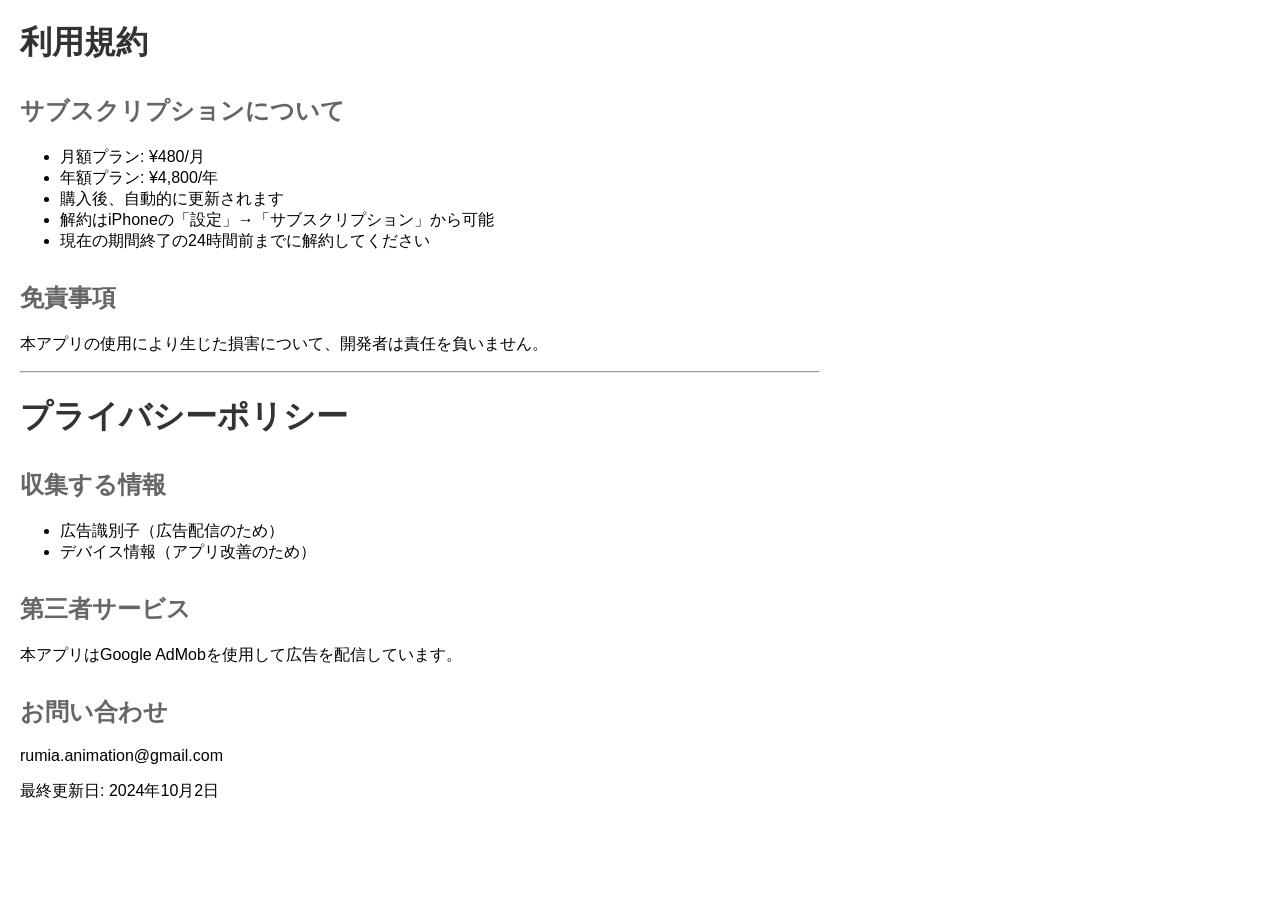
==== terms.html @ 209431cf "Update terms.html" ====
<!DOCTYPE html>
<html lang="ja">
<head>
    <meta charset="UTF-8">
    <title>ルミア赤ちゃん睡眠 - 利用規約・プライバシーポリシー</title>
    <style>
        body { font-family: sans-serif; margin: 20px; max-width: 800px; }
        h1 { color: #333; }
        h2 { color: #666; margin-top: 30px; }
    </style>
</head>
<body>
    <h1>利用規約</h1>
    
    <h2>サブスクリプションについて</h2>
    <ul>
        <li>月額プラン: ¥480/月</li>
        <li>年額プラン: ¥4,800/年</li>
        <li>購入後、自動的に更新されます</li>
        <li>解約はiPhoneの「設定」→「サブスクリプション」から可能</li>
        <li>現在の期間終了の24時間前までに解約してください</li>
    </ul>
    
    <h2>免責事項</h2>
    <p>本アプリの使用により生じた損害について、開発者は責任を負いません。</p>
    
    <hr>
    
    <h1>プライバシーポリシー</h1>
    
    <h2>収集する情報</h2>
    <ul>
        <li>広告識別子（広告配信のため）</li>
        <li>デバイス情報（アプリ改善のため）</li>
    </ul>
    
    <h2>第三者サービス</h2>
    <p>本アプリはGoogle AdMobを使用して広告を配信しています。</p>
    
    <h2>お問い合わせ</h2>
    <p>rumia.animation@gmail.com</p>
    
    <p>最終更新日: 2024年10月2日</p>
</body>
</html>
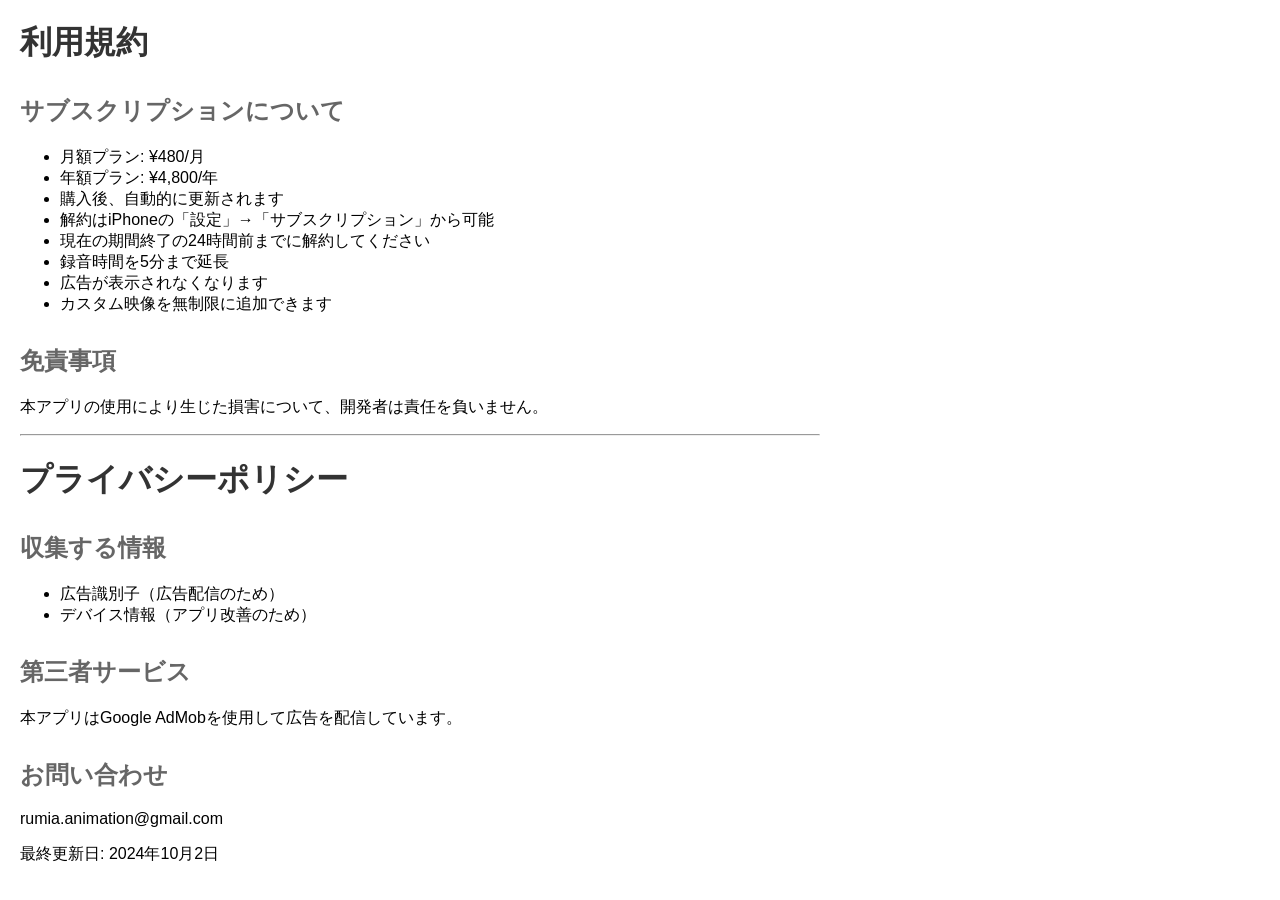
==== commit d68b1b38: "Update terms.html" ====
--- a/terms.html
+++ b/terms.html
@@ -19,6 +19,9 @@
         <li>購入後、自動的に更新されます</li>
         <li>解約はiPhoneの「設定」→「サブスクリプション」から可能</li>
         <li>現在の期間終了の24時間前までに解約してください</li>
+        <li>録音時間を5分まで延長</li>
+        <li>広告が表示されなくなります</li>
+        <li>カスタム映像を無制限に追加できます</li>
     </ul>
     
     <h2>免責事項</h2>
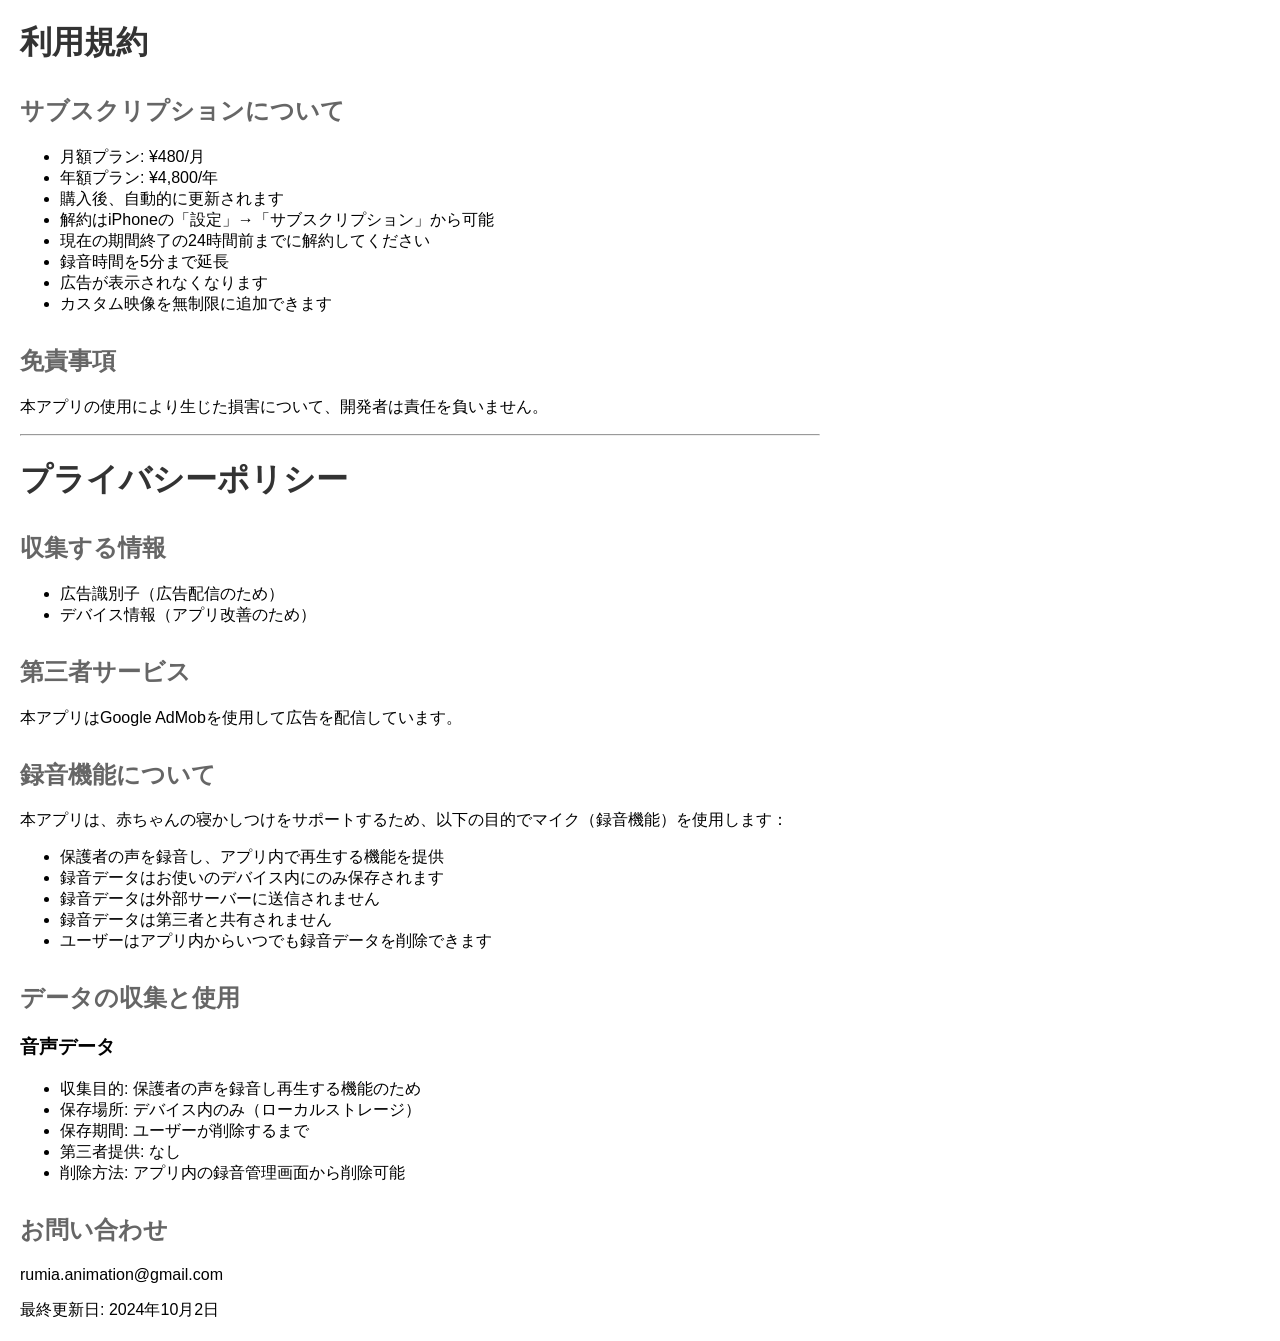
==== commit f0d4f7f5: "Update terms.html" ====
--- a/terms.html
+++ b/terms.html
@@ -39,6 +39,26 @@
     
     <h2>第三者サービス</h2>
     <p>本アプリはGoogle AdMobを使用して広告を配信しています。</p>
+
+    <h2>録音機能について</h2>
+<p>本アプリは、赤ちゃんの寝かしつけをサポートするため、以下の目的でマイク（録音機能）を使用します：</p>
+<ul>
+  <li>保護者の声を録音し、アプリ内で再生する機能を提供</li>
+  <li>録音データはお使いのデバイス内にのみ保存されます</li>
+  <li>録音データは外部サーバーに送信されません</li>
+  <li>録音データは第三者と共有されません</li>
+  <li>ユーザーはアプリ内からいつでも録音データを削除できます</li>
+</ul>
+
+<h2>データの収集と使用</h2>
+<h3>音声データ</h3>
+<ul>
+  <li>収集目的: 保護者の声を録音し再生する機能のため</li>
+  <li>保存場所: デバイス内のみ（ローカルストレージ）</li>
+  <li>保存期間: ユーザーが削除するまで</li>
+  <li>第三者提供: なし</li>
+  <li>削除方法: アプリ内の録音管理画面から削除可能</li>
+</ul>
     
     <h2>お問い合わせ</h2>
     <p>rumia.animation@gmail.com</p>
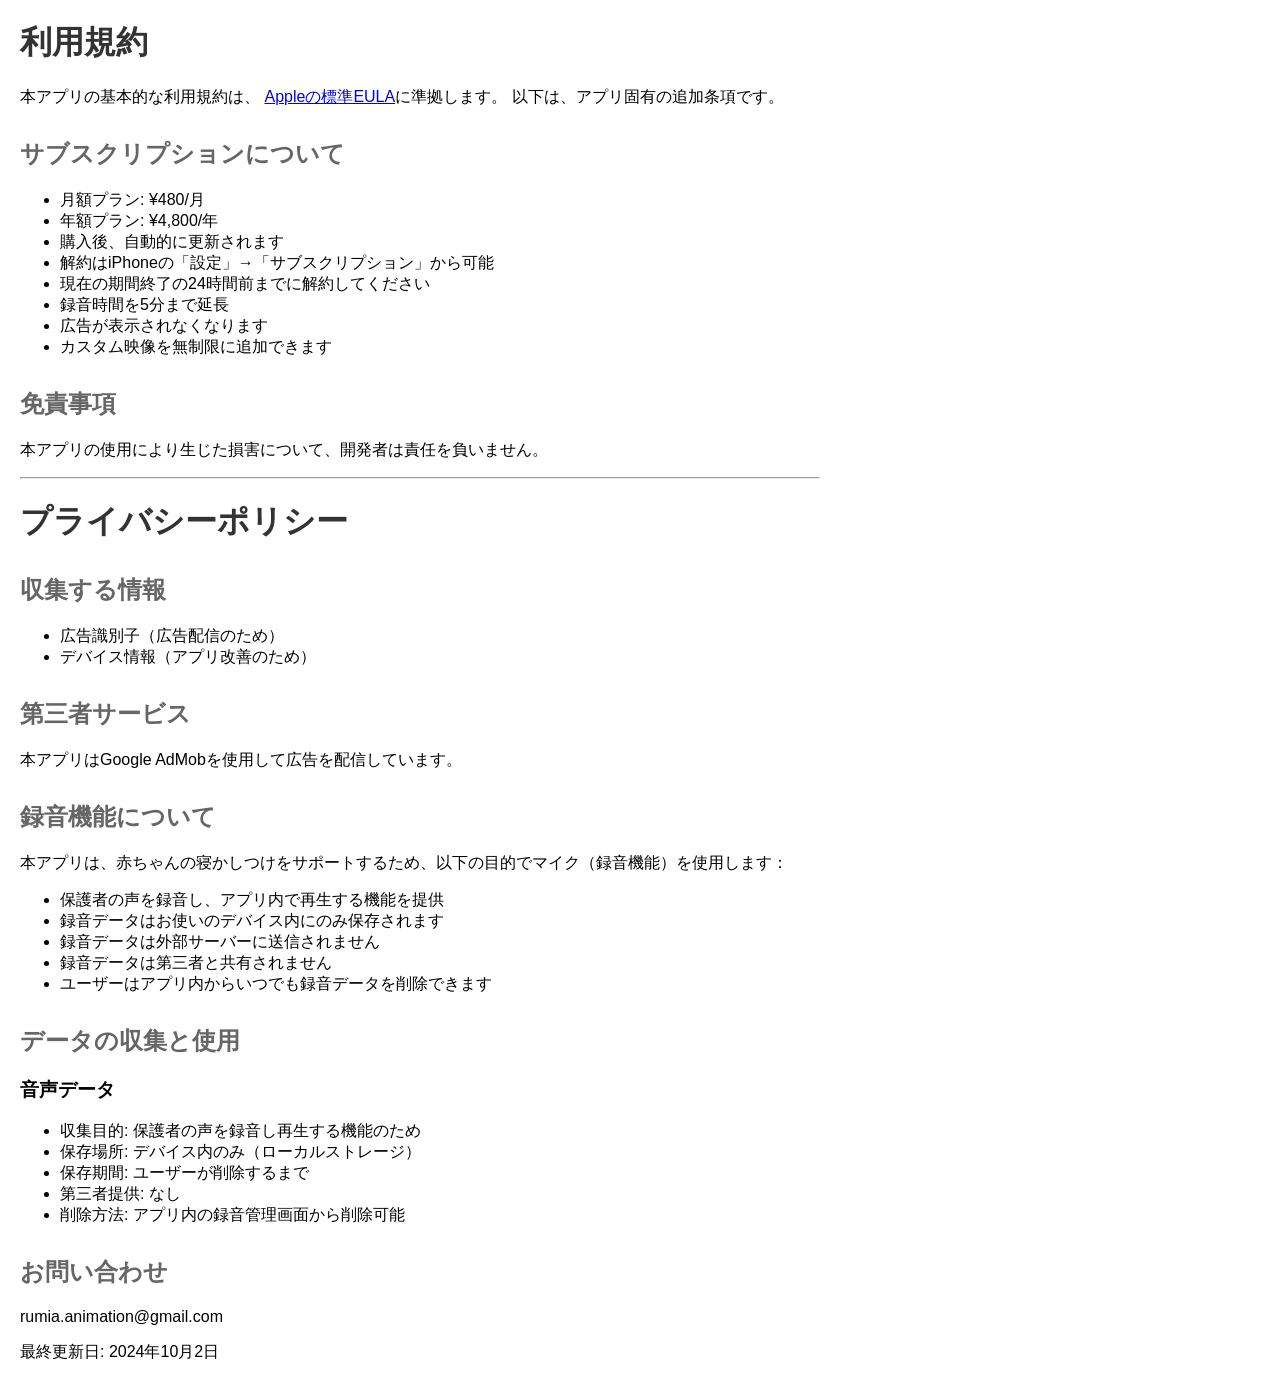
==== commit 378434ff: "Update terms.html" ====
--- a/terms.html
+++ b/terms.html
@@ -11,7 +11,10 @@
 </head>
 <body>
     <h1>利用規約</h1>
-    
+    <p>本アプリの基本的な利用規約は、
+<a href="https://www.apple.com/legal/internet-services/itunes/dev/stdeula/">
+Appleの標準EULA</a>に準拠します。
+以下は、アプリ固有の追加条項です。</p>
     <h2>サブスクリプションについて</h2>
     <ul>
         <li>月額プラン: ¥480/月</li>
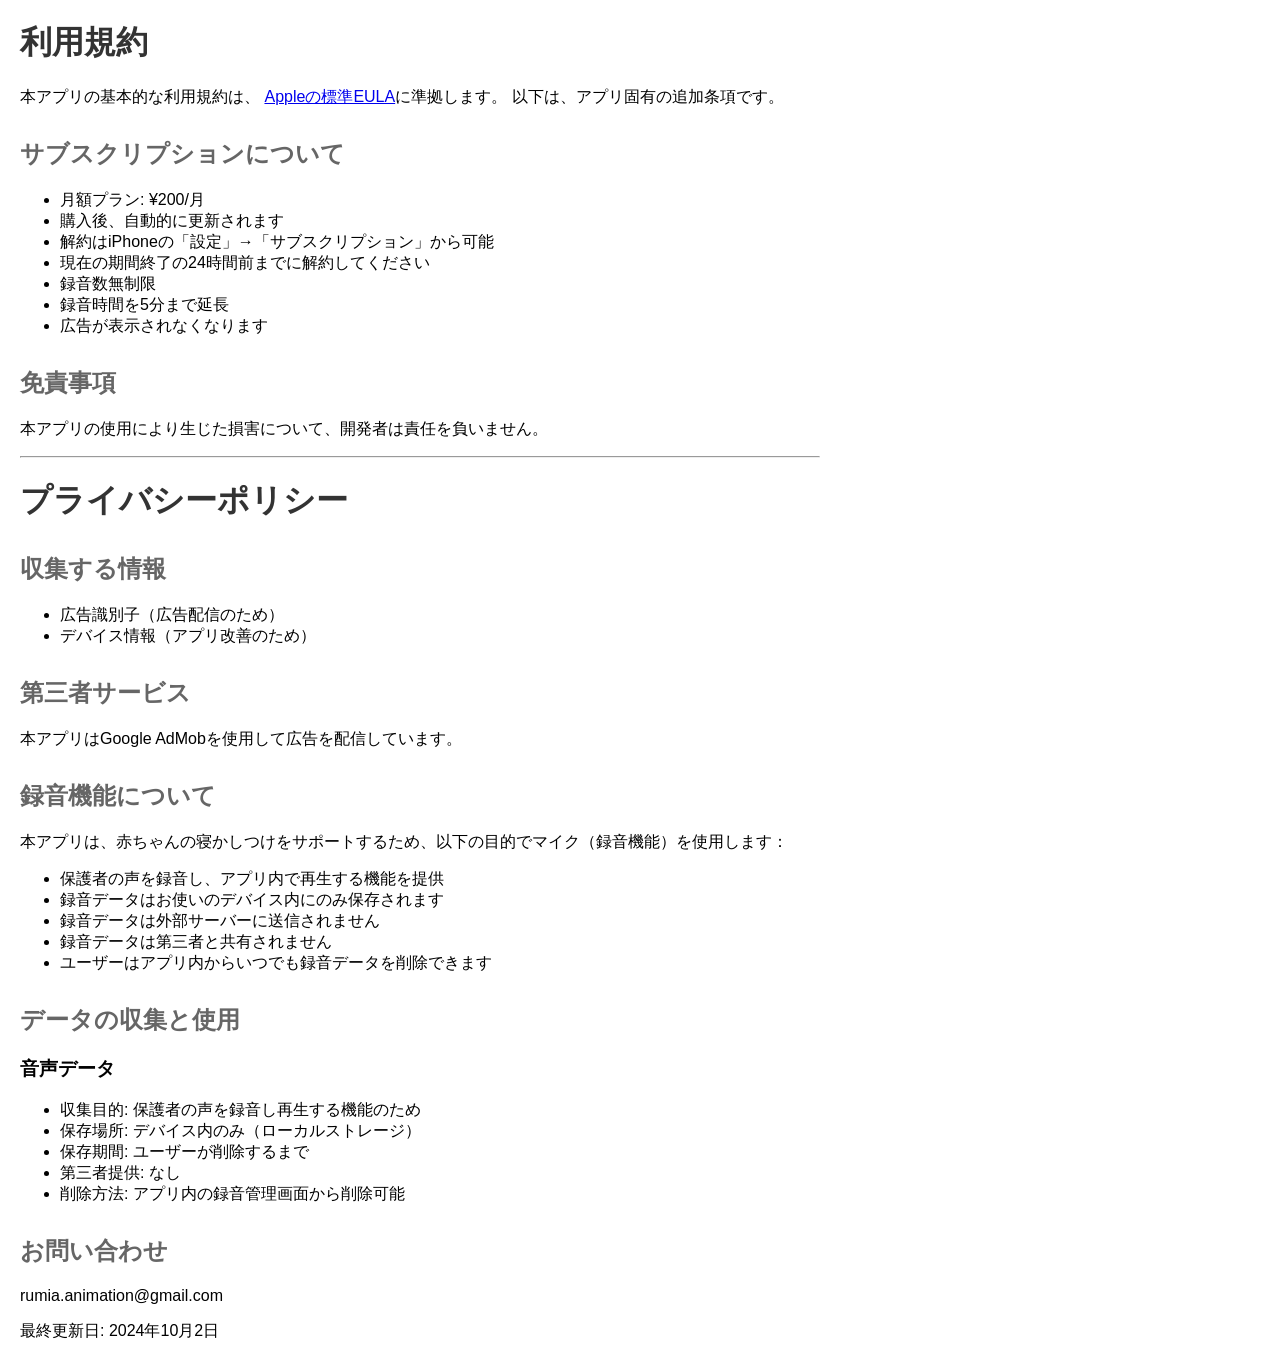
==== commit 5070a11a: "Update terms.html" ====
--- a/terms.html
+++ b/terms.html
@@ -2,7 +2,7 @@
 <html lang="ja">
 <head>
     <meta charset="UTF-8">
-    <title>ルミア赤ちゃん睡眠 - 利用規約・プライバシーポリシー</title>
+    <title>ルミアベビースリープ - 利用規約・プライバシーポリシー</title>
     <style>
         body { font-family: sans-serif; margin: 20px; max-width: 800px; }
         h1 { color: #333; }
@@ -17,14 +17,13 @@
 以下は、アプリ固有の追加条項です。</p>
     <h2>サブスクリプションについて</h2>
     <ul>
-        <li>月額プラン: ¥480/月</li>
-        <li>年額プラン: ¥4,800/年</li>
+        <li>月額プラン: ¥200/月</li>
         <li>購入後、自動的に更新されます</li>
         <li>解約はiPhoneの「設定」→「サブスクリプション」から可能</li>
         <li>現在の期間終了の24時間前までに解約してください</li>
+        <li>録音数無制限</li>
         <li>録音時間を5分まで延長</li>
         <li>広告が表示されなくなります</li>
-        <li>カスタム映像を無制限に追加できます</li>
     </ul>
     
     <h2>免責事項</h2>
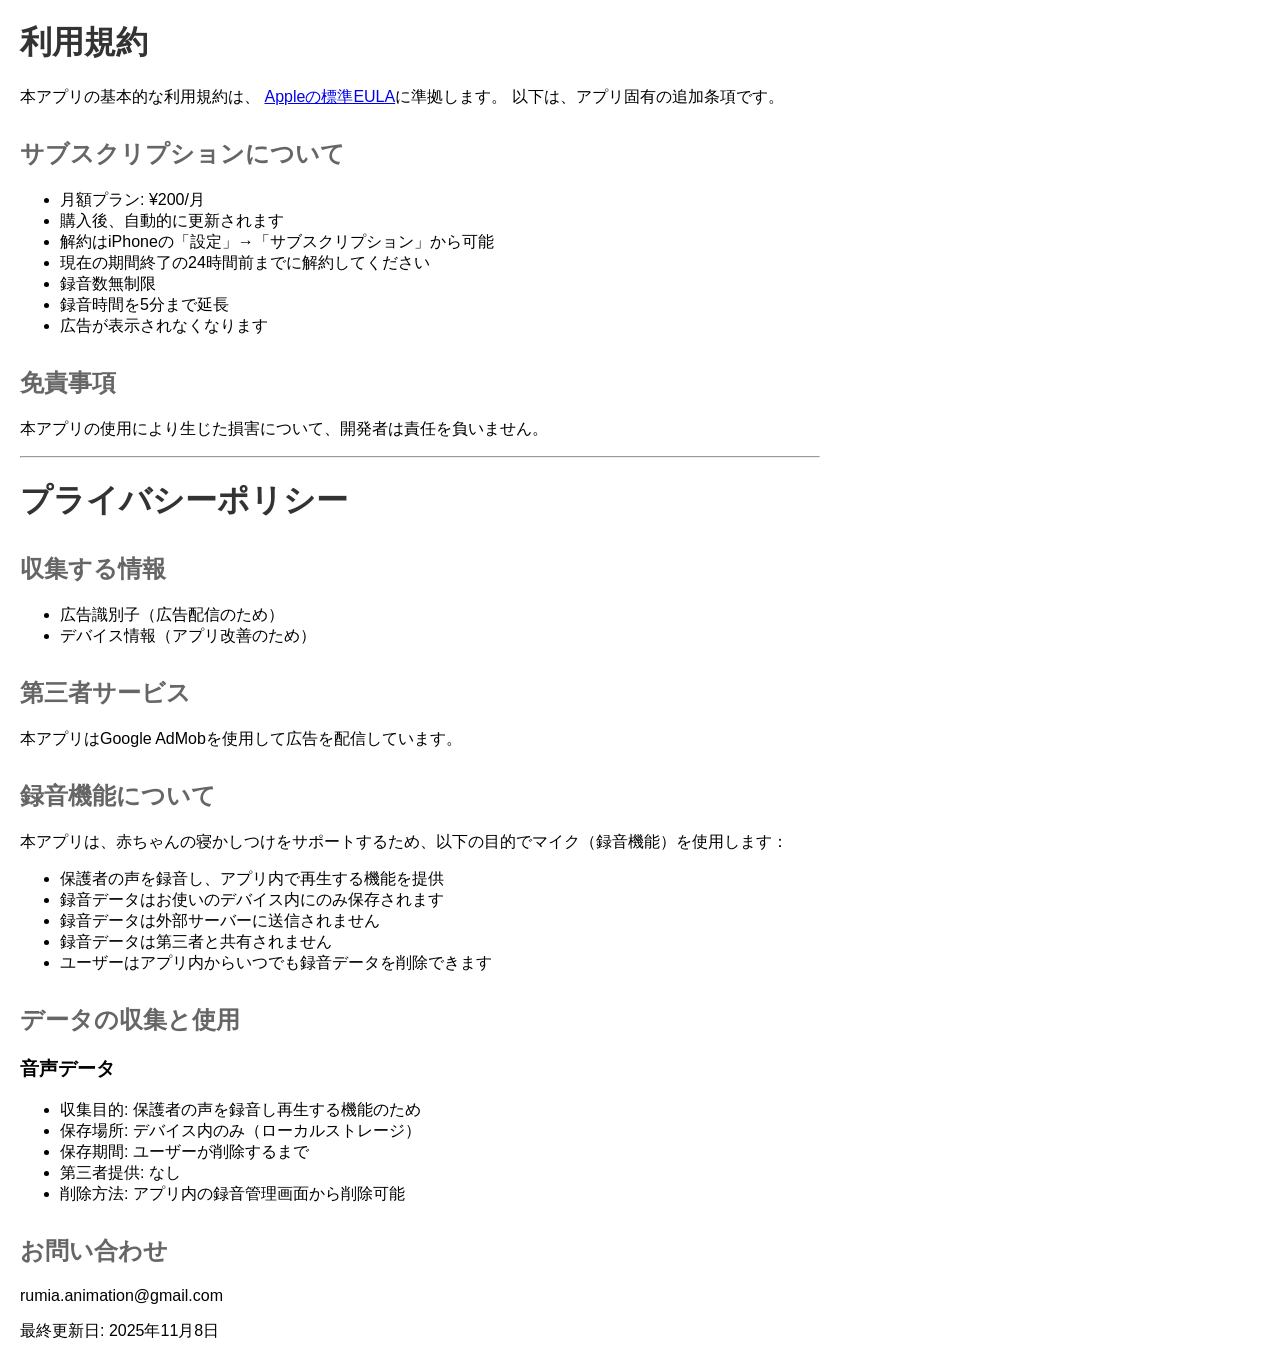
==== commit a2b800e3: "Update terms.html" ====
--- a/terms.html
+++ b/terms.html
@@ -65,6 +65,6 @@
     <h2>お問い合わせ</h2>
     <p>rumia.animation@gmail.com</p>
     
-    <p>最終更新日: 2024年10月2日</p>
+    <p>最終更新日: 2025年11月8日</p>
 </body>
 </html>
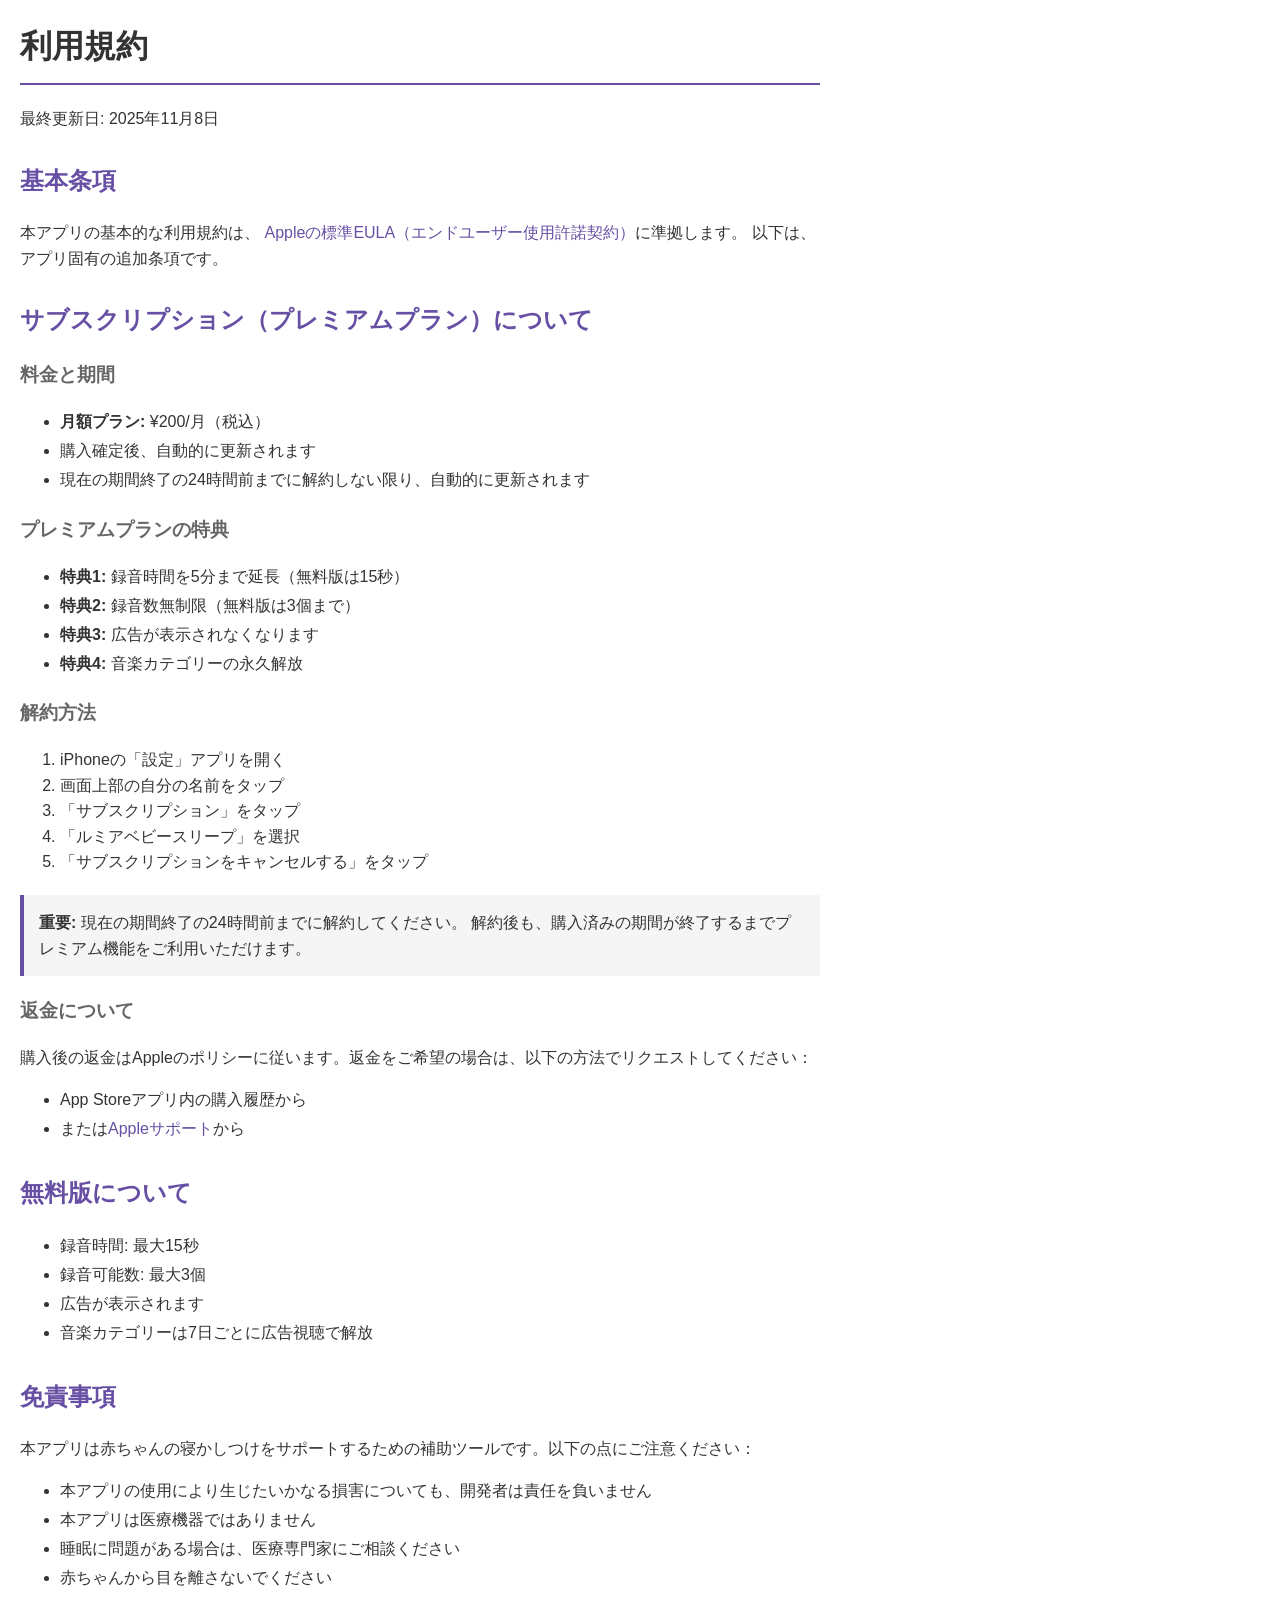
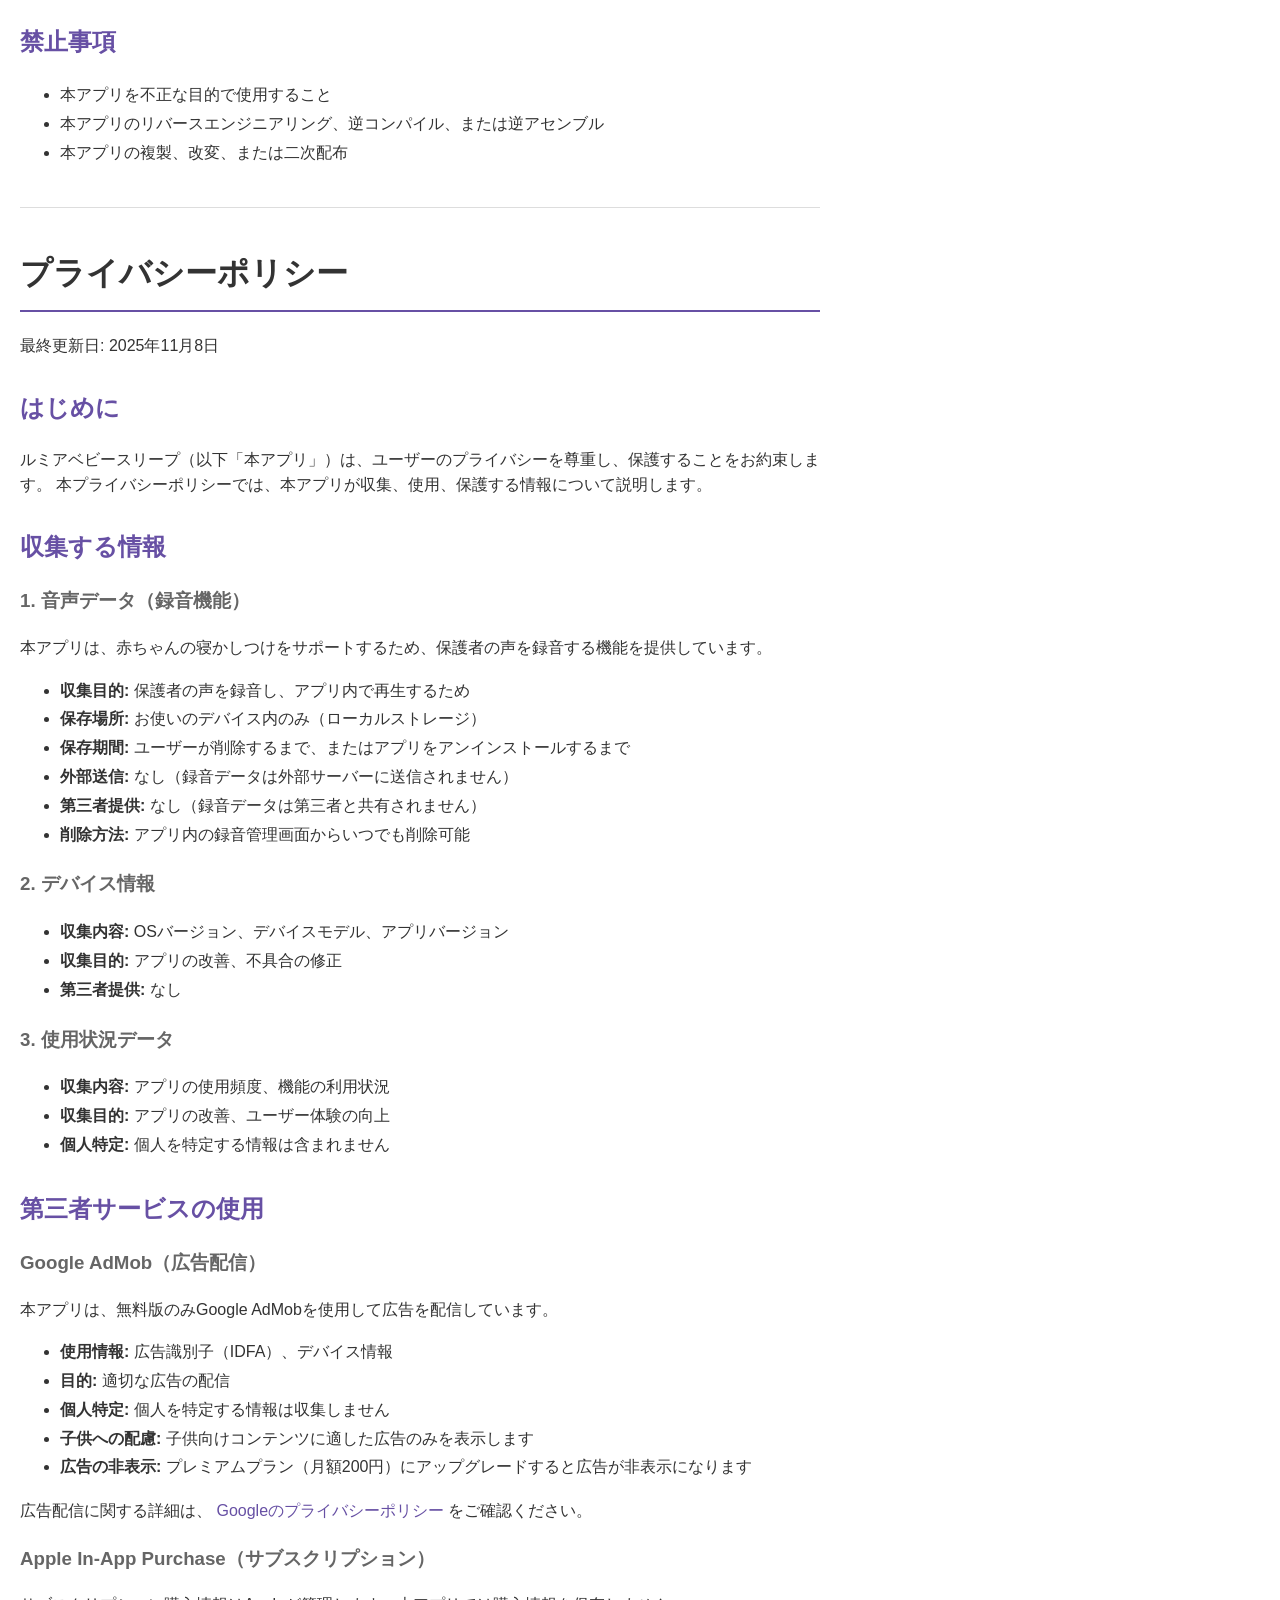
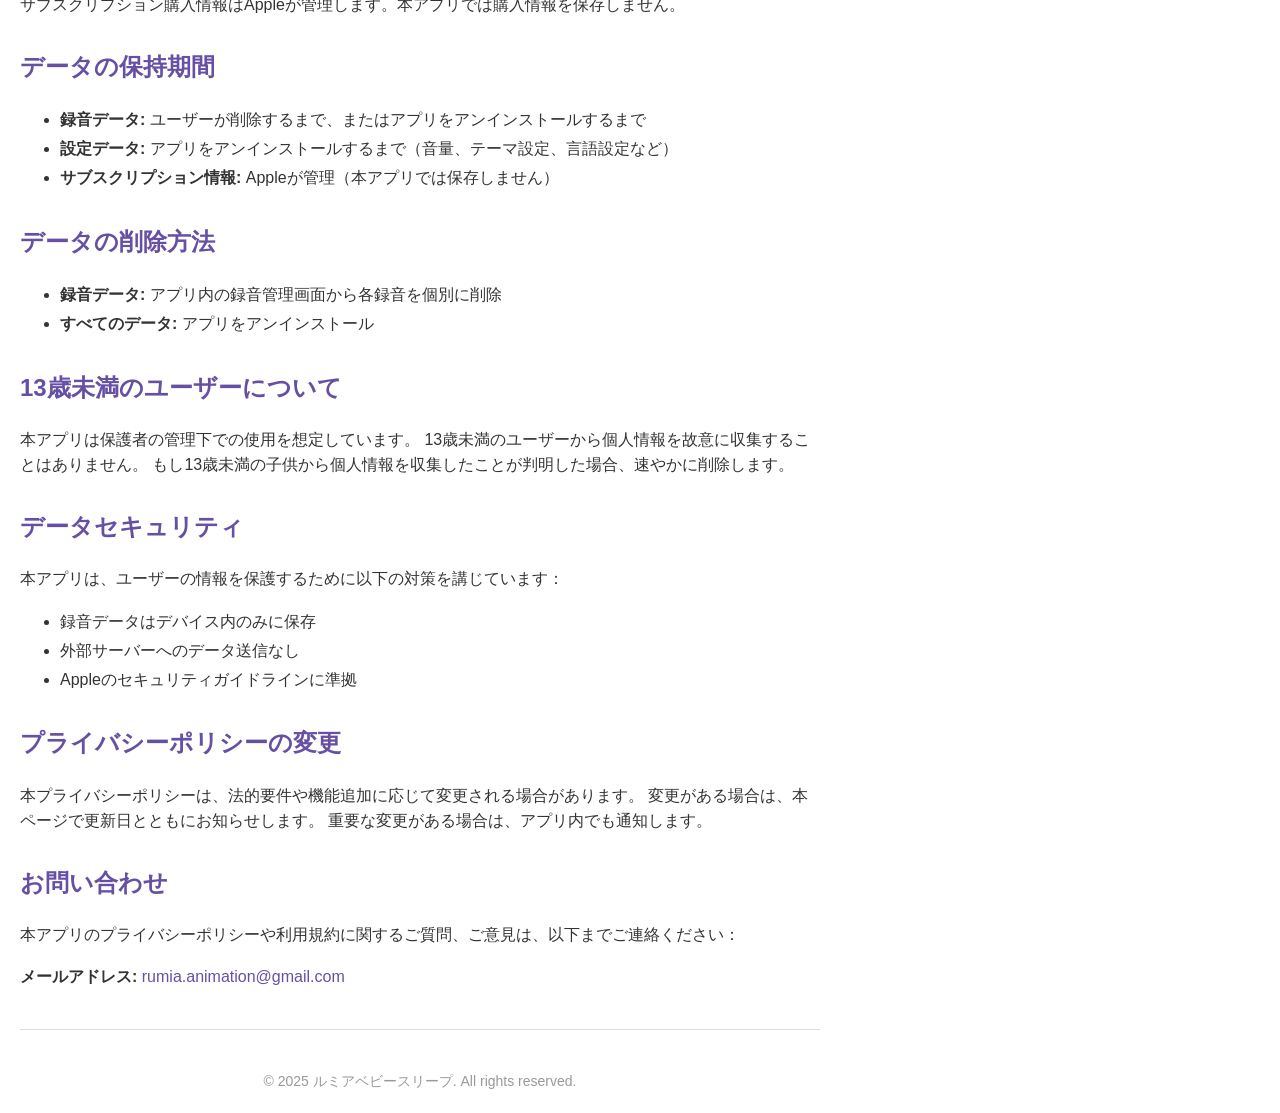
==== commit 5e5a85d2: "Update terms.html" ====
--- a/terms.html
+++ b/terms.html
@@ -2,69 +2,214 @@
 <html lang="ja">
 <head>
     <meta charset="UTF-8">
+    <meta name="viewport" content="width=device-width, initial-scale=1.0">
     <title>ルミアベビースリープ - 利用規約・プライバシーポリシー</title>
     <style>
-        body { font-family: sans-serif; margin: 20px; max-width: 800px; }
-        h1 { color: #333; }
-        h2 { color: #666; margin-top: 30px; }
+        body { 
+            font-family: -apple-system, BlinkMacSystemFont, 'Segoe UI', sans-serif;
+            margin: 20px;
+            max-width: 800px;
+            line-height: 1.6;
+            color: #333;
+        }
+        h1 { 
+            color: #333;
+            border-bottom: 2px solid #6750A4;
+            padding-bottom: 10px;
+        }
+        h2 { 
+            color: #6750A4;
+            margin-top: 30px;
+        }
+        h3 {
+            color: #666;
+            margin-top: 20px;
+        }
+        ul {
+            line-height: 1.8;
+        }
+        a {
+            color: #6750A4;
+            text-decoration: none;
+        }
+        a:hover {
+            text-decoration: underline;
+        }
+        hr {
+            margin: 40px 0;
+            border: none;
+            border-top: 1px solid #ddd;
+        }
+        .note {
+            background: #f5f5f5;
+            padding: 15px;
+            border-left: 4px solid #6750A4;
+            margin: 20px 0;
+        }
     </style>
 </head>
 <body>
     <h1>利用規約</h1>
+    <p>最終更新日: 2025年11月8日</p>
+    
+    <h2>基本条項</h2>
     <p>本アプリの基本的な利用規約は、
-<a href="https://www.apple.com/legal/internet-services/itunes/dev/stdeula/">
-Appleの標準EULA</a>に準拠します。
+<a href="https://www.apple.com/legal/internet-services/itunes/dev/stdeula/" target="_blank">
+Appleの標準EULA（エンドユーザー使用許諾契約）</a>に準拠します。
 以下は、アプリ固有の追加条項です。</p>
-    <h2>サブスクリプションについて</h2>
-    <ul>
-        <li>月額プラン: ¥200/月</li>
-        <li>購入後、自動的に更新されます</li>
-        <li>解約はiPhoneの「設定」→「サブスクリプション」から可能</li>
-        <li>現在の期間終了の24時間前までに解約してください</li>
-        <li>録音数無制限</li>
-        <li>録音時間を5分まで延長</li>
-        <li>広告が表示されなくなります</li>
+    
+    <h2>サブスクリプション（プレミアムプラン）について</h2>
+    
+    <h3>料金と期間</h3>
+    <ul>
+        <li><strong>月額プラン:</strong> ¥200/月（税込）</li>
+        <li>購入確定後、自動的に更新されます</li>
+        <li>現在の期間終了の24時間前までに解約しない限り、自動的に更新されます</li>
+    </ul>
+    
+    <h3>プレミアムプランの特典</h3>
+    <ul>
+        <li><strong>特典1:</strong> 録音時間を5分まで延長（無料版は15秒）</li>
+        <li><strong>特典2:</strong> 録音数無制限（無料版は3個まで）</li>
+        <li><strong>特典3:</strong> 広告が表示されなくなります</li>
+        <li><strong>特典4:</strong> 音楽カテゴリーの永久解放</li>
+    </ul>
+    
+    <h3>解約方法</h3>
+    <ol>
+        <li>iPhoneの「設定」アプリを開く</li>
+        <li>画面上部の自分の名前をタップ</li>
+        <li>「サブスクリプション」をタップ</li>
+        <li>「ルミアベビースリープ」を選択</li>
+        <li>「サブスクリプションをキャンセルする」をタップ</li>
+    </ol>
+    <p class="note"><strong>重要:</strong> 現在の期間終了の24時間前までに解約してください。
+解約後も、購入済みの期間が終了するまでプレミアム機能をご利用いただけます。</p>
+    
+    <h3>返金について</h3>
+    <p>購入後の返金はAppleのポリシーに従います。返金をご希望の場合は、以下の方法でリクエストしてください：</p>
+    <ul>
+        <li>App Storeアプリ内の購入履歴から</li>
+        <li>または<a href="https://reportaproblem.apple.com/" target="_blank">Appleサポート</a>から</li>
+    </ul>
+    
+    <h2>無料版について</h2>
+    <ul>
+        <li>録音時間: 最大15秒</li>
+        <li>録音可能数: 最大3個</li>
+        <li>広告が表示されます</li>
+        <li>音楽カテゴリーは7日ごとに広告視聴で解放</li>
     </ul>
     
     <h2>免責事項</h2>
-    <p>本アプリの使用により生じた損害について、開発者は責任を負いません。</p>
+    <p>本アプリは赤ちゃんの寝かしつけをサポートするための補助ツールです。以下の点にご注意ください：</p>
+    <ul>
+        <li>本アプリの使用により生じたいかなる損害についても、開発者は責任を負いません</li>
+        <li>本アプリは医療機器ではありません</li>
+        <li>睡眠に問題がある場合は、医療専門家にご相談ください</li>
+        <li>赤ちゃんから目を離さないでください</li>
+    </ul>
+    
+    <h2>禁止事項</h2>
+    <ul>
+        <li>本アプリを不正な目的で使用すること</li>
+        <li>本アプリのリバースエンジニアリング、逆コンパイル、または逆アセンブル</li>
+        <li>本アプリの複製、改変、または二次配布</li>
+    </ul>
     
     <hr>
     
     <h1>プライバシーポリシー</h1>
+    <p>最終更新日: 2025年11月8日</p>
+    
+    <h2>はじめに</h2>
+    <p>ルミアベビースリープ（以下「本アプリ」）は、ユーザーのプライバシーを尊重し、保護することをお約束します。
+本プライバシーポリシーでは、本アプリが収集、使用、保護する情報について説明します。</p>
     
     <h2>収集する情報</h2>
-    <ul>
-        <li>広告識別子（広告配信のため）</li>
-        <li>デバイス情報（アプリ改善のため）</li>
-    </ul>
-    
-    <h2>第三者サービス</h2>
-    <p>本アプリはGoogle AdMobを使用して広告を配信しています。</p>
-
-    <h2>録音機能について</h2>
-<p>本アプリは、赤ちゃんの寝かしつけをサポートするため、以下の目的でマイク（録音機能）を使用します：</p>
-<ul>
-  <li>保護者の声を録音し、アプリ内で再生する機能を提供</li>
-  <li>録音データはお使いのデバイス内にのみ保存されます</li>
-  <li>録音データは外部サーバーに送信されません</li>
-  <li>録音データは第三者と共有されません</li>
-  <li>ユーザーはアプリ内からいつでも録音データを削除できます</li>
-</ul>
-
-<h2>データの収集と使用</h2>
-<h3>音声データ</h3>
-<ul>
-  <li>収集目的: 保護者の声を録音し再生する機能のため</li>
-  <li>保存場所: デバイス内のみ（ローカルストレージ）</li>
-  <li>保存期間: ユーザーが削除するまで</li>
-  <li>第三者提供: なし</li>
-  <li>削除方法: アプリ内の録音管理画面から削除可能</li>
-</ul>
+    
+    <h3>1. 音声データ（録音機能）</h3>
+    <p>本アプリは、赤ちゃんの寝かしつけをサポートするため、保護者の声を録音する機能を提供しています。</p>
+    <ul>
+        <li><strong>収集目的:</strong> 保護者の声を録音し、アプリ内で再生するため</li>
+        <li><strong>保存場所:</strong> お使いのデバイス内のみ（ローカルストレージ）</li>
+        <li><strong>保存期間:</strong> ユーザーが削除するまで、またはアプリをアンインストールするまで</li>
+        <li><strong>外部送信:</strong> なし（録音データは外部サーバーに送信されません）</li>
+        <li><strong>第三者提供:</strong> なし（録音データは第三者と共有されません）</li>
+        <li><strong>削除方法:</strong> アプリ内の録音管理画面からいつでも削除可能</li>
+    </ul>
+    
+    <h3>2. デバイス情報</h3>
+    <ul>
+        <li><strong>収集内容:</strong> OSバージョン、デバイスモデル、アプリバージョン</li>
+        <li><strong>収集目的:</strong> アプリの改善、不具合の修正</li>
+        <li><strong>第三者提供:</strong> なし</li>
+    </ul>
+    
+    <h3>3. 使用状況データ</h3>
+    <ul>
+        <li><strong>収集内容:</strong> アプリの使用頻度、機能の利用状況</li>
+        <li><strong>収集目的:</strong> アプリの改善、ユーザー体験の向上</li>
+        <li><strong>個人特定:</strong> 個人を特定する情報は含まれません</li>
+    </ul>
+    
+    <h2>第三者サービスの使用</h2>
+    
+    <h3>Google AdMob（広告配信）</h3>
+    <p>本アプリは、無料版のみGoogle AdMobを使用して広告を配信しています。</p>
+    <ul>
+        <li><strong>使用情報:</strong> 広告識別子（IDFA）、デバイス情報</li>
+        <li><strong>目的:</strong> 適切な広告の配信</li>
+        <li><strong>個人特定:</strong> 個人を特定する情報は収集しません</li>
+        <li><strong>子供への配慮:</strong> 子供向けコンテンツに適した広告のみを表示します</li>
+        <li><strong>広告の非表示:</strong> プレミアムプラン（月額200円）にアップグレードすると広告が非表示になります</li>
+    </ul>
+    <p>広告配信に関する詳細は、
+<a href="https://policies.google.com/privacy" target="_blank">Googleのプライバシーポリシー</a>
+をご確認ください。</p>
+    
+    <h3>Apple In-App Purchase（サブスクリプション）</h3>
+    <p>サブスクリプション購入情報はAppleが管理します。本アプリでは購入情報を保存しません。</p>
+    
+    <h2>データの保持期間</h2>
+    <ul>
+        <li><strong>録音データ:</strong> ユーザーが削除するまで、またはアプリをアンインストールするまで</li>
+        <li><strong>設定データ:</strong> アプリをアンインストールするまで（音量、テーマ設定、言語設定など）</li>
+        <li><strong>サブスクリプション情報:</strong> Appleが管理（本アプリでは保存しません）</li>
+    </ul>
+    
+    <h2>データの削除方法</h2>
+    <ul>
+        <li><strong>録音データ:</strong> アプリ内の録音管理画面から各録音を個別に削除</li>
+        <li><strong>すべてのデータ:</strong> アプリをアンインストール</li>
+    </ul>
+    
+    <h2>13歳未満のユーザーについて</h2>
+    <p>本アプリは保護者の管理下での使用を想定しています。
+13歳未満のユーザーから個人情報を故意に収集することはありません。
+もし13歳未満の子供から個人情報を収集したことが判明した場合、速やかに削除します。</p>
+    
+    <h2>データセキュリティ</h2>
+    <p>本アプリは、ユーザーの情報を保護するために以下の対策を講じています：</p>
+    <ul>
+        <li>録音データはデバイス内のみに保存</li>
+        <li>外部サーバーへのデータ送信なし</li>
+        <li>Appleのセキュリティガイドラインに準拠</li>
+    </ul>
+    
+    <h2>プライバシーポリシーの変更</h2>
+    <p>本プライバシーポリシーは、法的要件や機能追加に応じて変更される場合があります。
+変更がある場合は、本ページで更新日とともにお知らせします。
+重要な変更がある場合は、アプリ内でも通知します。</p>
     
     <h2>お問い合わせ</h2>
-    <p>rumia.animation@gmail.com</p>
-    
-    <p>最終更新日: 2025年11月8日</p>
+    <p>本アプリのプライバシーポリシーや利用規約に関するご質問、ご意見は、以下までご連絡ください：</p>
+    <p><strong>メールアドレス:</strong> <a href="mailto:rumia.animation@gmail.com">rumia.animation@gmail.com</a></p>
+    
+    <hr>
+    
+    <p style="text-align: center; color: #999; font-size: 14px;">
+        © 2025 ルミアベビースリープ. All rights reserved.
+    </p>
 </body>
 </html>
